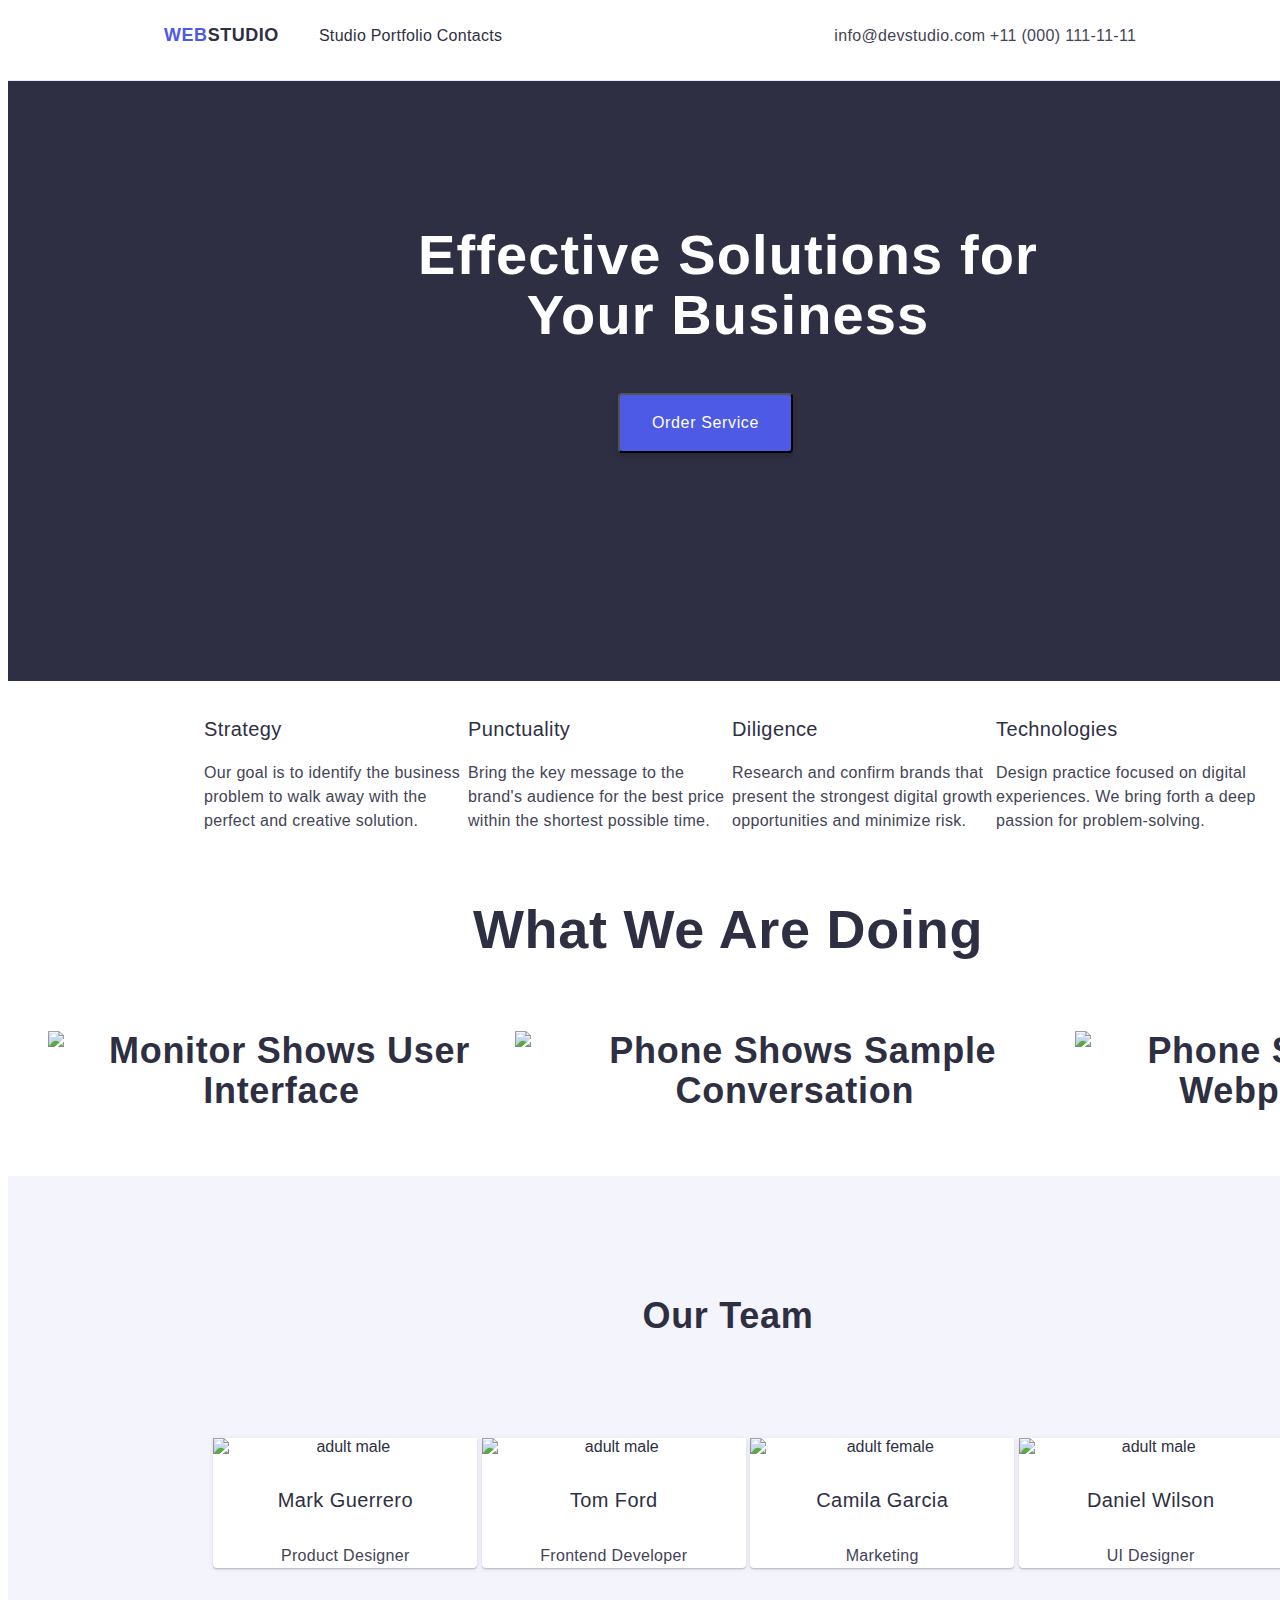
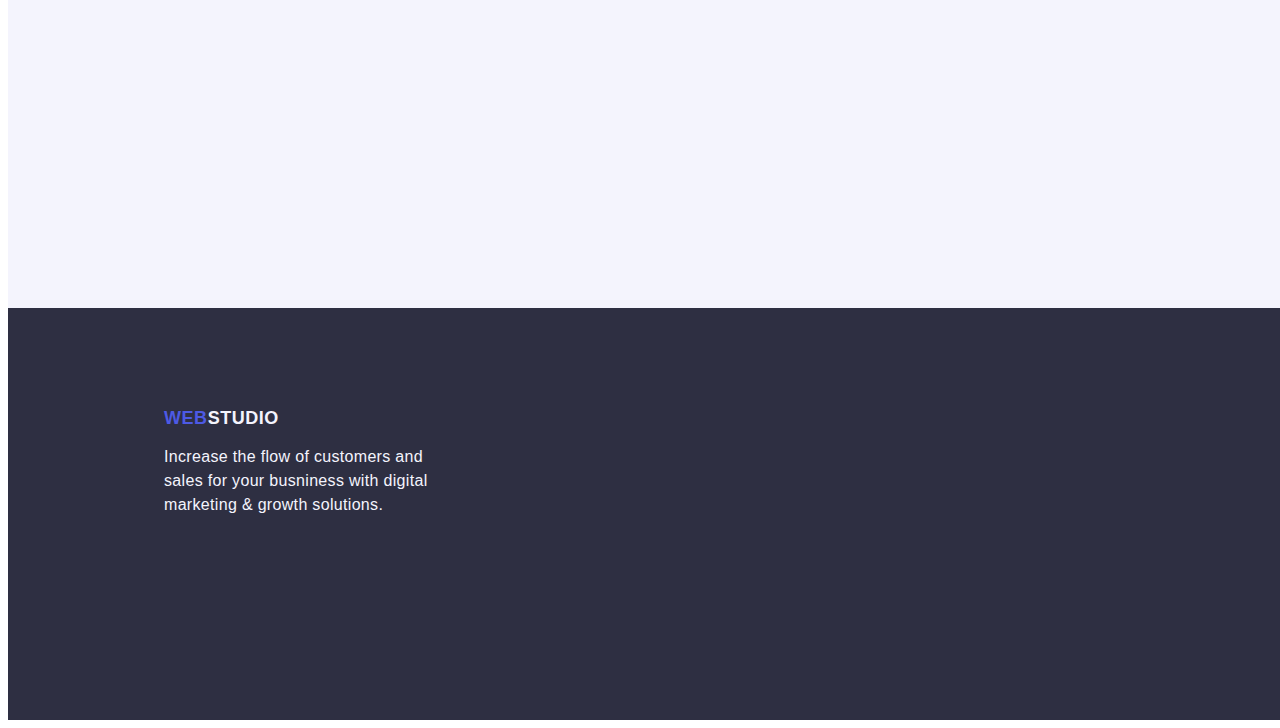
==== index.html @ f94a3ad4 "class rename" ====
<!DOCTYPE html>
<html lang="en">

<head>
    <meta charset="UTF-8">
    <meta name="viewport" content="width=device-width, initial-scale=1.0">
    <link rel="stylesheet" href="./css/styles.css" />
    <link rel="preconnect" href="https://fonts.googleapis.com">
    <link rel="preconnect" href="https://fonts.gstatic.com" crossorigin>
    <link href="https://fonts.googleapis.com/css2?family=Raleway:wght@800&family=Roboto:wght@400;500;700;900&display=swap">
    <title>Studio</title>
</head>

<body>
    <!-----------------HEADER----------------->
    <header class="header">
        <a class="logo" href="/webstudio"><span>WEB</span>STUDIO</a>
        <nav class="company nav">
             <ul class = "nav-list">
                <li class="nav-list-item">
                    <a class="nav-list-item-link" href="index.html">Studio</a>
                </li>
                <li class="nav-list-item">
                    <a class="nav-list-item-link" href="portfolio.html">Portfolio</a>
                </li>
                <li class="nav-list-item">
                    <a class="nav-list-item-link" href="/contacts">Contacts</a>
                </li>
            </ul>
        </nav>
        <address class="company address">
            <a href="mailto:info@devstudio.com" class="address-link">info@devstudio.com</a>
            <a href="tel:+11(000)111-11-11" class="address-link">+11 (000) 111-11-11</a>
        </address>
    </header>

    <!-----------------MAIN CONTENT----------------->
    <main>
        <section class="board">
            <h1 class="board-heading">Effective Solutions for Your Business</h1>
            <button class="board-button order" type="button">Order Service</button>
        </section>

        <!-----------------COMPANY DESCRIPTIONS----------------->
        <section class="features">
            <h2 hidden="" class="features-heading">Feature</h2>
            <div class="features-content description">
                <ul class="features-content-list">
                    <li class="features-content-list-item">
                        <h3 class="features-content-list-item-heading">Strategy</h3>
                        <p class="features-content-list-item-paragraph">Our goal is to identify the business problem to walk away with the perfect and creative solution.</p>
                    </li>
                    <li class="features-content-list-item">
                        <h3 class="features-content-list-item-heading">Punctuality</h3>
                        <p class="features-content-list-item-paragraph">Bring the key message to the brand's audience for the best price within the shortest possible time.</p>
                    </li>
                    <li class="features-content-list-item">
                        <h3 class="features-content-list-item-heading">Diligence</h3>
                        <p class="features-content-list-item-paragraph">Research and confirm brands that present the strongest digital growth opportunities and minimize risk.</p>
                    </li>
                    <li class="features-content-list-item">
                        <h3 class="features-content-list-item-heading">Technologies</h3>
                        <p class="features-content-list-item-paragraph">Design practice focused on digital experiences. We bring forth a deep passion for problem-solving.</p>
                    </li>
                </ul>
            </div>
        </section>

        <!-----------------COMPANY ACTIVITIES----------------->
        <section class="activity">
            <h2 class="activity-heading">What We Are Doing</h2>
            <ul class="activity-list">
                <li class="activity-list-item">
                    <img src="images/activities/img-1.jpg" alt="monitor shows user interface" width="360p" class="activity-list-item-image">
                </li>
                <li class="activity-list-item">
                    <img src="images/activities/img-2.jpg" alt="phone shows sample conversation" width="360" class="activity-list-item-image">
                </li>
                <li class="activity-list-item">
                    <img src="images/activities/img-3.jpg" alt="phone shows webpage" width="360" class="activity-list-item-image">
                </li>
            </ul>
        </section>
        
        <!-----------------COMPANY TEAM MEMBER----------------->
        <section class="team">
            <h2 class="team-heading">Our Team</h2>
            <ul class="team-list">
                <li class="team-list-item card">
                    <img src="images/team/mark_guerrero.jpg" alt="adult male" width="264" class="team-list-item-image">
                    <h3 class="team-list-item-heading">Mark Guerrero</h3>
                    <p class="team-list-item-paragraph">Product Designer</p>
                </li>
                <li class="team-list-item card">
                    <img src="images/team/tom_ford.jpg" alt="adult male" width="264" class="team-list-item-image">
                    <h3 class="team-list-item-heading">Tom Ford</h3>
                    <p class="team-list-item-paragraph">Frontend Developer</p>
                </li>
                <li class="team-list-item card">
                    <img src="images/team/camila_garcia.jpg" alt="adult female" width="264" class="team-list-item-image">
                    <h3 class="team-list-item-heading">Camila Garcia</h3>
                    <p class="team-list-item-paragraph">Marketing</p>
                </li>
                <li class="team-list-item card">
                    <img src="images/team/daniel_wilson.jpg" alt="adult male" width="264" class="team-list-item-image">
                    <h3 class="team-list-item-heading">Daniel Wilson</h3>
                    <p class="team-list-item-paragraph">UI Designer</p>
                </li>
            </ul>
        </section>
    </main>

    <!-----------------FOOTER----------------->
    <footer class="footer">
        <a class="footer-link logo" href="/webstudio"><span>WEB</span>STUDIO</a>
        <p class="footer-paragraph">Increase the flow of customers and sales for your busniness with digital marketing & growth solutions.</p>
    </footer>
</body>
</html>
---- css/styles.css ----
a{
    text-decoration: none;
}

ul{
    list-style: none;
}

/*----------------- LOGO -----------------*/
.logo {
    font-family: 'Raleway', sans-serif;
    text-transform: uppercase;
    font-weight: 800;
    font-size: 18px;
    line-height: 1.167em;
    letter-spacing: 0.54px;
}

.logo span{
    color: var(--iris, #4D5AE5);
}

/*----------------- HEADER -----------------*/
header{
    background: var(--white, #FFF);
    border-bottom: 1px solid #E7E9FC;
    flex-direction: row;
    display: flex;
    align-items: baseline;
    width: 1440px;
    height: 72px;
    flex-shrink: 0;
}

header > .logo {
    color: var(--navyblue, #2E2F42); 
    padding-left: 156px;
}

.company a{
    font-family: 'Roboto', sans-serif;
    font-size: 16px;
    line-height: 1.5em;
    letter-spacing: 0.32px;
}

.company a:active, .company a:focus {
    color: var(--iris, #4D5AE5);
}

.nav a{
    color: var(--navyblue, #2E2F42);
    font-weight: 500;
}

.nav li{
    display: inline-block;
}

.address{
    padding-left: 332px;
}

.address a{
    color: var(--slate, #434455);
    font-style: normal;
}

/*----------------- FOOTER -----------------*/
footer {
    background: var(--navyblue, #2E2F42);
    width: 1284px;    
    height: 312px;
    flex-shrink: 0;
    padding: 100px 0px 0px 156px;
}

footer > .logo {
    color: var(--cloud, #F4F4FD);
}

footer > p{
    color: var(--cloud, #F4F4FD);
    font-family: 'Roboto', sans-serif;
    font-size: 16px;
    line-height: 1.5em;
    letter-spacing: 0.32px;
    width: 264px;
}

/*----------------- THE BODY -----------------*/
body{

    /*------------ PALETTE ---------------*/
    --navyblue: #2E2F42;
    --ocean: #404BBF;
    --slate: #434455;
    --iris: #4D5AE5;
    --cloud: #F4F4FD;
    --white: #FFF;

    /*------------ DEFAULTS ---------------*/
    color: var(--navyblue, #2E2F42);
    font-family: 'Roboto', sans-serif;
    width: 1440px;
}

/*----------------- STUDIO PAGE -----------------*/
.board{
    background: var(--navyblue, #2E2F42);
    height: 600px;
    flex-shrink: 0;
}

.board h1{
    color: var(--white, #FFF);
    text-align: center;
    font-weight: 700;
    font-size: 56px;
    line-height: 1.07em;
    letter-spacing: 1.12px;
    padding-top: 10%;
    margin: 0px 400px 0px 400px;
}

.board .order{
    /*BUTTON ICON*/
    background: var(--iris, #4D5AE5);
    align-items: flex-start;
    display: inline-flex;
    padding: 16px 32px;
    gap: 10px;
    border-radius: 4px;
    box-shadow: 0px 4px 4px 0px rgba(0, 0, 0, 0.15);
    margin: 48px 0px 0px 610px;

    /*BUTTON TEXT*/
    color: var(--white, #FFF);
    font-weight: 500;
    font-size: 16px;
    line-height: 1.5em;
    letter-spacing: 0.64px;
}

.board .order:hover{
    cursor: pointer;
}

.board .order:active, .board .order:focus {
    color: var(--iris, #4D5AE5);
    background: var(--white, #FFF);
}

.description{
    padding-left: 156px;
}

.description ul{
    line-height: 24px;
    display: inline-flex;
}

.description h3{
    font-weight: 500;
    font-size: 20px;
    letter-spacing: 0.4px;
}

.description p{
    color: var(--slate, #434455);
    font-size: 16px;
    letter-spacing: 0.32px;
    width: 264px;
}

.activity{
    text-align: center;
    text-transform: capitalize;
    font-weight: 700;
    font-size: 36px;
    line-height: 1.11em;
    letter-spacing: 0.72px;
}

.activity ul{
    display: inline-flex;
}

.team{
    background-color: var(--cloud, #F4F4FD);
    text-align: center; 
    height: 732px;
    flex-shrink: 0;
}

.team h2{
    text-transform: capitalize;
    font-weight: 700;
    font-size: 36px;
    line-height: 1.11em;
    letter-spacing: 0.72px;
    padding: 120px 0 72px 0;
}

.team h3{
    font-weight: 500;
    font-size: 20px;
    line-height: 1.2em;
    letter-spacing: 0.4px;
    margin: 0px 0px 0px 0px;
    padding-top: -15%;
}

.team p{
    color: var(--slate, #434455);
    font-size: 16px;
    line-height: 1.5em;
    letter-spacing: 0.32px;
    margin: 0px 0px 0px 0px;
}

.team .card {
    background: var(--white, #FFF);
    display: inline-flex;
    padding-bottom: 0px;
    flex-direction: column;
    justify-content: center;
    align-items: center;
    gap: 32px;
    border-radius: 0px 0px 4px 4px;
    box-shadow: 0px 2px 1px 0px rgba(46, 47, 66, 0.08), 0px 1px 1px 0px rgba(46, 47, 66, 0.16), 0px 1px 6px 0px rgba(46, 47, 66, 0.08);
}

/*----------------- PORTFOLIO PAGE -----------------*/
.filter ul{
    align-items: center;
    justify-content: center;
    display: flex;
}

.buttons{   
    background: var(--cloud, #F4F4FD);
    border: 1px solid #E7E9FC;
    border-radius: 4px;
    padding: 12px 24px;

    /* Button Text */
    color: var(--iris, #4D5AE5);
    font-weight: 500;
    font-size: 16px;
    line-height: 1.5em;
    letter-spacing: 0.64px;
    text-align: center;
}

.buttons:hover{
    cursor: pointer;
}

.buttons:active, .buttons:focus{
    background: var(--ocean, #404BBF);
    border-radius: 4px;
    box-shadow: 0px 2px 2px 0px rgba(0, 0, 0, 0.12), 0px 2px 1px 0px rgba(0, 0, 0, 0.08), 0px 3px 1px 0px rgba(0, 0, 0, 0.10);

    /* Button Text */
    color: var(--white,#FFF);
    text-align: center;
    font-weight: 500;
    font-size: 16px;
    line-height: 1.5em;
    letter-spacing: 0.64px;
}

.project ul{
    padding-left: 156px;
}

.project ul> .gallery{
    background: var(--white, #FFF);
    border: 1px solid#E7E9FC;
    width: 360px;
    height: 420px;
    display: inline-block;
    flex-direction: column;
    align-items: flex-start;
    gap: 32px;
    flex-shrink: 0;
}
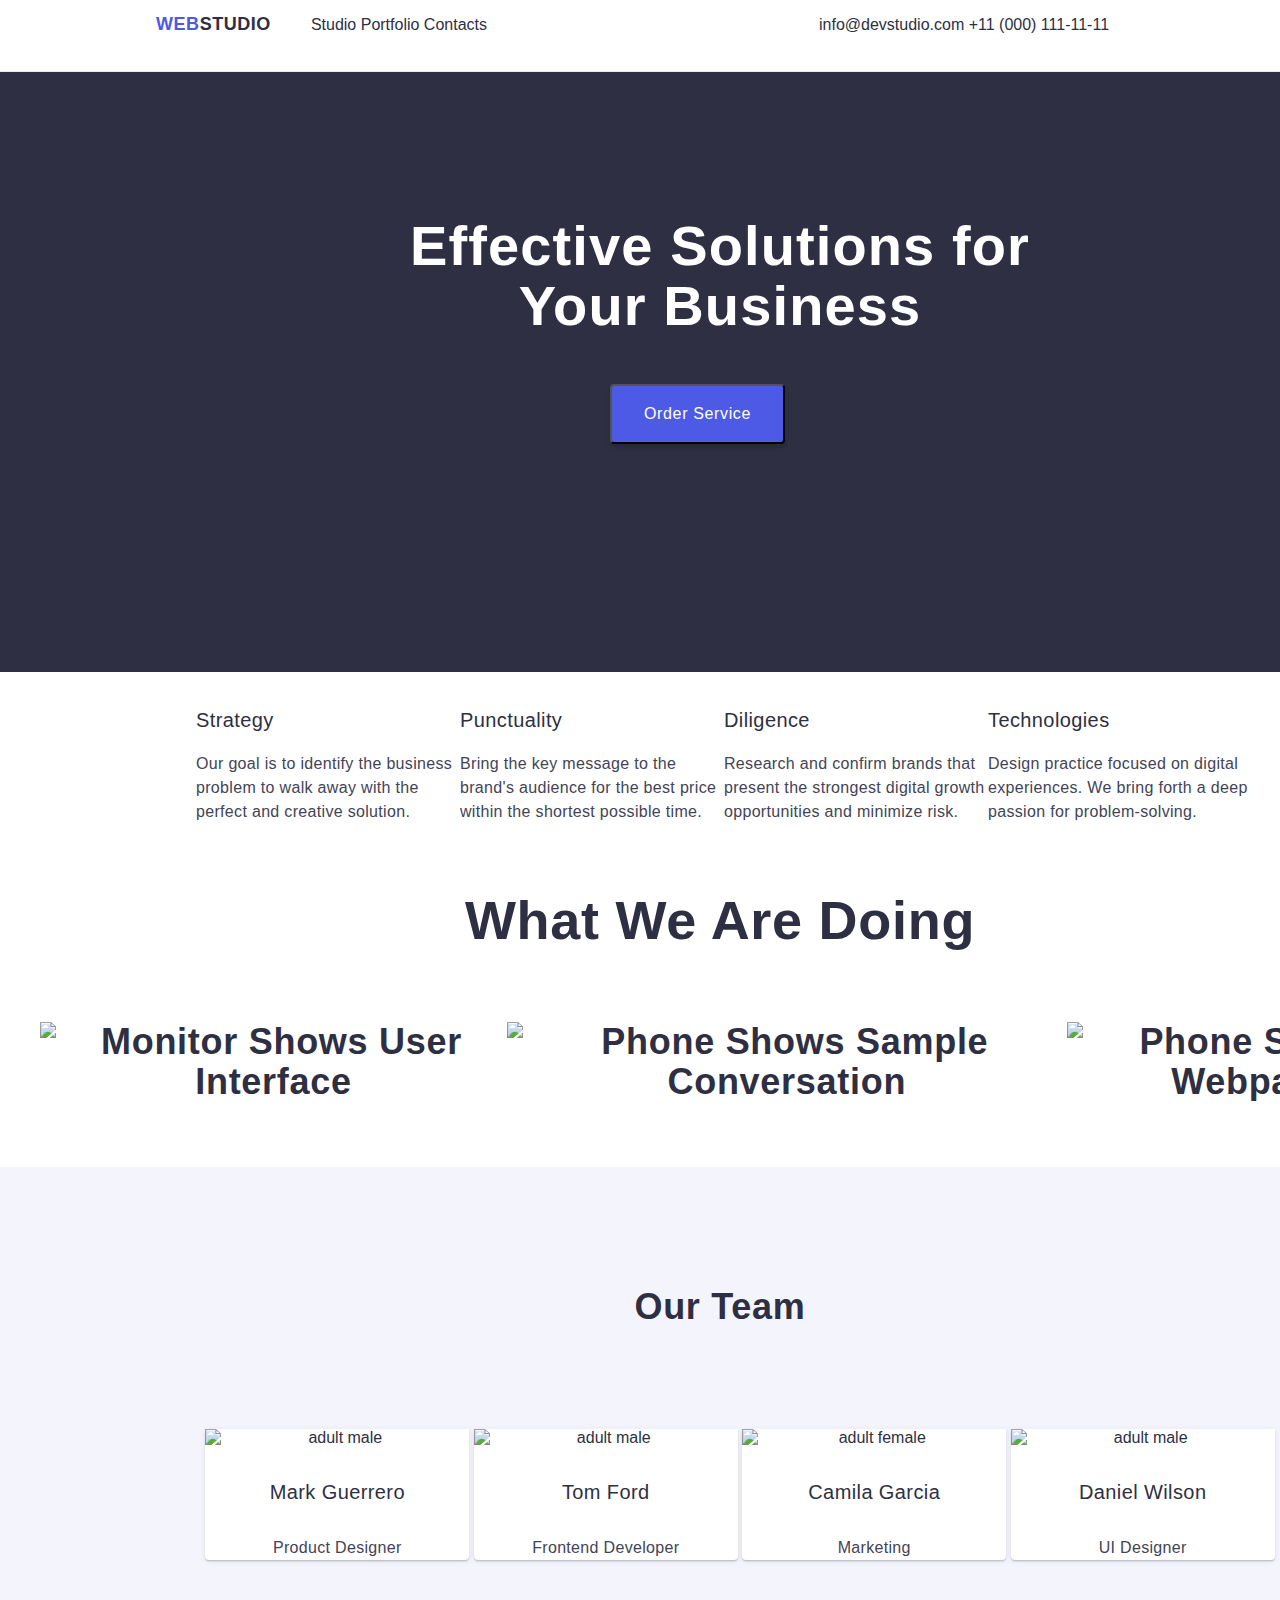
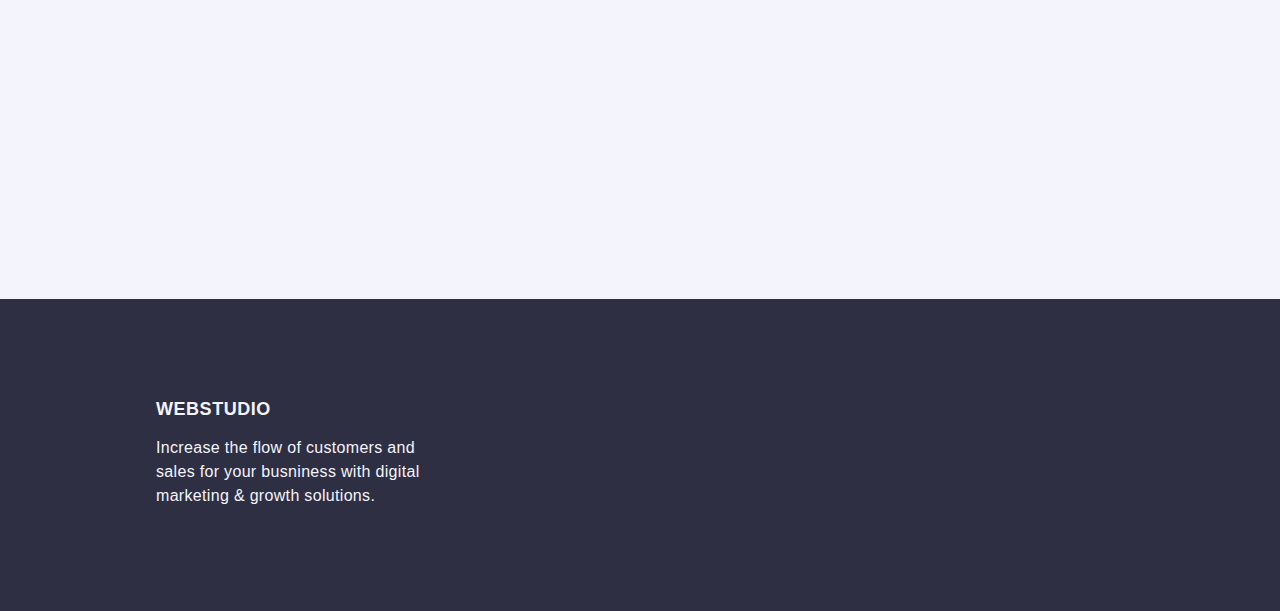
==== commit cb0e3f77: "renaming class + css" ====
--- a/index.html
+++ b/index.html
@@ -4,6 +4,7 @@
 <head>
     <meta charset="UTF-8">
     <meta name="viewport" content="width=device-width, initial-scale=1.0">
+    <link rel="stylesheet" href="https://cdnjs.cloudflare.com/ajax/libs/modern-normalize/1.0.0/modern-normalize.min.css" />
     <link rel="stylesheet" href="./css/styles.css" />
     <link rel="preconnect" href="https://fonts.googleapis.com">
     <link rel="preconnect" href="https://fonts.gstatic.com" crossorigin>
@@ -14,23 +15,23 @@
 <body>
     <!-----------------HEADER----------------->
     <header class="header">
-        <a class="logo" href="/webstudio"><span>WEB</span>STUDIO</a>
-        <nav class="company nav">
-             <ul class = "nav-list">
+        <a class="header-link logo" href="/webstudio"><span>WEB</span>STUDIO</a>
+        <nav class="nav company">
+            <ul class="nav-list">
                 <li class="nav-list-item">
-                    <a class="nav-list-item-link" href="index.html">Studio</a>
+                    <a class="nav-list-item-link compamy-link" href="index.html">Studio</a>
                 </li>
                 <li class="nav-list-item">
-                    <a class="nav-list-item-link" href="portfolio.html">Portfolio</a>
+                    <a class="nav-list-item-link compamy-link" href="portfolio.html">Portfolio</a>
                 </li>
                 <li class="nav-list-item">
-                    <a class="nav-list-item-link" href="/contacts">Contacts</a>
+                    <a class="nav-list-item-link compamy-link" href="/contacts">Contacts</a>
                 </li>
             </ul>
         </nav>
         <address class="company address">
-            <a href="mailto:info@devstudio.com" class="address-link">info@devstudio.com</a>
-            <a href="tel:+11(000)111-11-11" class="address-link">+11 (000) 111-11-11</a>
+            <a href="mailto:info@devstudio.com" class="address-link compamy-link">info@devstudio.com</a>
+            <a href="tel:+11(000)111-11-11" class="address-link compamy-link">+11 (000) 111-11-11</a>
         </address>
     </header>
 
@@ -38,29 +39,33 @@
     <main>
         <section class="board">
             <h1 class="board-heading">Effective Solutions for Your Business</h1>
-            <button class="board-button order" type="button">Order Service</button>
+            <button class="board-button" type="button">Order Service</button>
         </section>
 
         <!-----------------COMPANY DESCRIPTIONS----------------->
         <section class="features">
             <h2 hidden="" class="features-heading">Feature</h2>
-            <div class="features-content description">
+            <div class="features-content">
                 <ul class="features-content-list">
                     <li class="features-content-list-item">
                         <h3 class="features-content-list-item-heading">Strategy</h3>
-                        <p class="features-content-list-item-paragraph">Our goal is to identify the business problem to walk away with the perfect and creative solution.</p>
+                        <p class="features-content-list-item-paragraph">Our goal is to identify the business problem to
+                            walk away with the perfect and creative solution.</p>
                     </li>
                     <li class="features-content-list-item">
                         <h3 class="features-content-list-item-heading">Punctuality</h3>
-                        <p class="features-content-list-item-paragraph">Bring the key message to the brand's audience for the best price within the shortest possible time.</p>
+                        <p class="features-content-list-item-paragraph">Bring the key message to the brand's audience
+                            for the best price within the shortest possible time.</p>
                     </li>
                     <li class="features-content-list-item">
                         <h3 class="features-content-list-item-heading">Diligence</h3>
-                        <p class="features-content-list-item-paragraph">Research and confirm brands that present the strongest digital growth opportunities and minimize risk.</p>
+                        <p class="features-content-list-item-paragraph">Research and confirm brands that present the
+                            strongest digital growth opportunities and minimize risk.</p>
                     </li>
                     <li class="features-content-list-item">
                         <h3 class="features-content-list-item-heading">Technologies</h3>
-                        <p class="features-content-list-item-paragraph">Design practice focused on digital experiences. We bring forth a deep passion for problem-solving.</p>
+                        <p class="features-content-list-item-paragraph">Design practice focused on digital experiences.
+                            We bring forth a deep passion for problem-solving.</p>
                     </li>
                 </ul>
             </div>
@@ -71,37 +76,41 @@
             <h2 class="activity-heading">What We Are Doing</h2>
             <ul class="activity-list">
                 <li class="activity-list-item">
-                    <img src="images/activities/img-1.jpg" alt="monitor shows user interface" width="360p" class="activity-list-item-image">
+                    <img src="images/activities/img-1.jpg" alt="monitor shows user interface" width="360p"
+                        class="activity-list-item-image">
                 </li>
                 <li class="activity-list-item">
-                    <img src="images/activities/img-2.jpg" alt="phone shows sample conversation" width="360" class="activity-list-item-image">
+                    <img src="images/activities/img-2.jpg" alt="phone shows sample conversation" width="360"
+                        class="activity-list-item-image">
                 </li>
                 <li class="activity-list-item">
-                    <img src="images/activities/img-3.jpg" alt="phone shows webpage" width="360" class="activity-list-item-image">
+                    <img src="images/activities/img-3.jpg" alt="phone shows webpage" width="360"
+                        class="activity-list-item-image">
                 </li>
             </ul>
         </section>
-        
+
         <!-----------------COMPANY TEAM MEMBER----------------->
         <section class="team">
             <h2 class="team-heading">Our Team</h2>
             <ul class="team-list">
-                <li class="team-list-item card">
+                <li class="team-list-item">
                     <img src="images/team/mark_guerrero.jpg" alt="adult male" width="264" class="team-list-item-image">
                     <h3 class="team-list-item-heading">Mark Guerrero</h3>
                     <p class="team-list-item-paragraph">Product Designer</p>
                 </li>
-                <li class="team-list-item card">
+                <li class="team-list-item">
                     <img src="images/team/tom_ford.jpg" alt="adult male" width="264" class="team-list-item-image">
                     <h3 class="team-list-item-heading">Tom Ford</h3>
                     <p class="team-list-item-paragraph">Frontend Developer</p>
                 </li>
-                <li class="team-list-item card">
-                    <img src="images/team/camila_garcia.jpg" alt="adult female" width="264" class="team-list-item-image">
+                <li class="team-list-item">
+                    <img src="images/team/camila_garcia.jpg" alt="adult female" width="264"
+                        class="team-list-item-image">
                     <h3 class="team-list-item-heading">Camila Garcia</h3>
                     <p class="team-list-item-paragraph">Marketing</p>
                 </li>
-                <li class="team-list-item card">
+                <li class="team-list-item">
                     <img src="images/team/daniel_wilson.jpg" alt="adult male" width="264" class="team-list-item-image">
                     <h3 class="team-list-item-heading">Daniel Wilson</h3>
                     <p class="team-list-item-paragraph">UI Designer</p>
@@ -112,8 +121,9 @@
 
     <!-----------------FOOTER----------------->
     <footer class="footer">
-        <a class="footer-link logo" href="/webstudio"><span>WEB</span>STUDIO</a>
-        <p class="footer-paragraph">Increase the flow of customers and sales for your busniness with digital marketing & growth solutions.</p>
+        <a class="footer-link logo" href="/webstudio"><span">WEB</span>STUDIO</a>
+        <p class="footer-paragraph">Increase the flow of customers and sales for your busniness with digital marketing &
+            growth solutions.</p>
     </footer>
 </body>
-</html>
+</html>--- a/css/styles.css
+++ b/css/styles.css
@@ -21,7 +21,7 @@
 }
 
 /*----------------- HEADER -----------------*/
-header{
+.header{
     background: var(--white, #FFF);
     border-bottom: 1px solid #E7E9FC;
     flex-direction: row;
@@ -30,30 +30,30 @@
     width: 1440px;
     height: 72px;
     flex-shrink: 0;
-}
-
-header > .logo {
+    padding: 0px 0px 0px 156px;
+}
+
+.header a{
     color: var(--navyblue, #2E2F42); 
-    padding-left: 156px;
-}
-
-.company a{
+}
+
+.company-link{
     font-family: 'Roboto', sans-serif;
     font-size: 16px;
     line-height: 1.5em;
     letter-spacing: 0.32px;
 }
 
-.company a:active, .company a:focus {
-    color: var(--iris, #4D5AE5);
-}
-
-.nav a{
+.company-link:active, .company-link:focus {
+    color: var(--iris, #4D5AE5);
+}
+
+.nav-list-item-link{
     color: var(--navyblue, #2E2F42);
     font-weight: 500;
 }
 
-.nav li{
+.nav-list-item{
     display: inline-block;
 }
 
@@ -61,13 +61,13 @@
     padding-left: 332px;
 }
 
-.address a{
+.address-link{
     color: var(--slate, #434455);
     font-style: normal;
 }
 
 /*----------------- FOOTER -----------------*/
-footer {
+.footer{
     background: var(--navyblue, #2E2F42);
     width: 1284px;    
     height: 312px;
@@ -75,11 +75,11 @@
     padding: 100px 0px 0px 156px;
 }
 
-footer > .logo {
+.footer-link{
     color: var(--cloud, #F4F4FD);
 }
 
-footer > p{
+.footer-paragraph{
     color: var(--cloud, #F4F4FD);
     font-family: 'Roboto', sans-serif;
     font-size: 16px;
@@ -112,7 +112,7 @@
     flex-shrink: 0;
 }
 
-.board h1{
+.board-heading{
     color: var(--white, #FFF);
     text-align: center;
     font-weight: 700;
@@ -123,7 +123,7 @@
     margin: 0px 400px 0px 400px;
 }
 
-.board .order{
+.board-button{
     /*BUTTON ICON*/
     background: var(--iris, #4D5AE5);
     align-items: flex-start;
@@ -142,31 +142,31 @@
     letter-spacing: 0.64px;
 }
 
-.board .order:hover{
+.board-button:hover{
     cursor: pointer;
 }
 
-.board .order:active, .board .order:focus {
-    color: var(--iris, #4D5AE5);
-    background: var(--white, #FFF);
-}
-
-.description{
+.board-button:active, .board-button:focus {
+    color: var(--iris, #4D5AE5);
+    background: var(--white, #FFF);
+}
+
+.features-content{
     padding-left: 156px;
 }
 
-.description ul{
+.features-content-list{
     line-height: 24px;
     display: inline-flex;
 }
 
-.description h3{
+.features-content-list-item-heading{
     font-weight: 500;
     font-size: 20px;
     letter-spacing: 0.4px;
 }
 
-.description p{
+.features-content-list-item-paragraph{
     color: var(--slate, #434455);
     font-size: 16px;
     letter-spacing: 0.32px;
@@ -182,7 +182,7 @@
     letter-spacing: 0.72px;
 }
 
-.activity ul{
+.activity-list{
     display: inline-flex;
 }
 
@@ -193,7 +193,7 @@
     flex-shrink: 0;
 }
 
-.team h2{
+.team-heading{
     text-transform: capitalize;
     font-weight: 700;
     font-size: 36px;
@@ -202,7 +202,7 @@
     padding: 120px 0 72px 0;
 }
 
-.team h3{
+.team-list-item-heading{
     font-weight: 500;
     font-size: 20px;
     line-height: 1.2em;
@@ -211,7 +211,7 @@
     padding-top: -15%;
 }
 
-.team p{
+.team-list-item-paragraph{
     color: var(--slate, #434455);
     font-size: 16px;
     line-height: 1.5em;
@@ -219,7 +219,7 @@
     margin: 0px 0px 0px 0px;
 }
 
-.team .card {
+.team-list-item {
     background: var(--white, #FFF);
     display: inline-flex;
     padding-bottom: 0px;
@@ -232,13 +232,13 @@
 }
 
 /*----------------- PORTFOLIO PAGE -----------------*/
-.filter ul{
+.filter-list{
     align-items: center;
     justify-content: center;
     display: flex;
 }
 
-.buttons{   
+.filter-list-item-button{   
     background: var(--cloud, #F4F4FD);
     border: 1px solid #E7E9FC;
     border-radius: 4px;
@@ -253,11 +253,11 @@
     text-align: center;
 }
 
-.buttons:hover{
+.filter-list-item-button:hover{
     cursor: pointer;
 }
 
-.buttons:active, .buttons:focus{
+.filter-list-item-button:active, .filter-list-item-button:focus{
     background: var(--ocean, #404BBF);
     border-radius: 4px;
     box-shadow: 0px 2px 2px 0px rgba(0, 0, 0, 0.12), 0px 2px 1px 0px rgba(0, 0, 0, 0.08), 0px 3px 1px 0px rgba(0, 0, 0, 0.10);
@@ -271,11 +271,11 @@
     letter-spacing: 0.64px;
 }
 
-.project ul{
+.project-list{
     padding-left: 156px;
 }
 
-.project ul> .gallery{
+.project-list-item{
     background: var(--white, #FFF);
     border: 1px solid#E7E9FC;
     width: 360px;
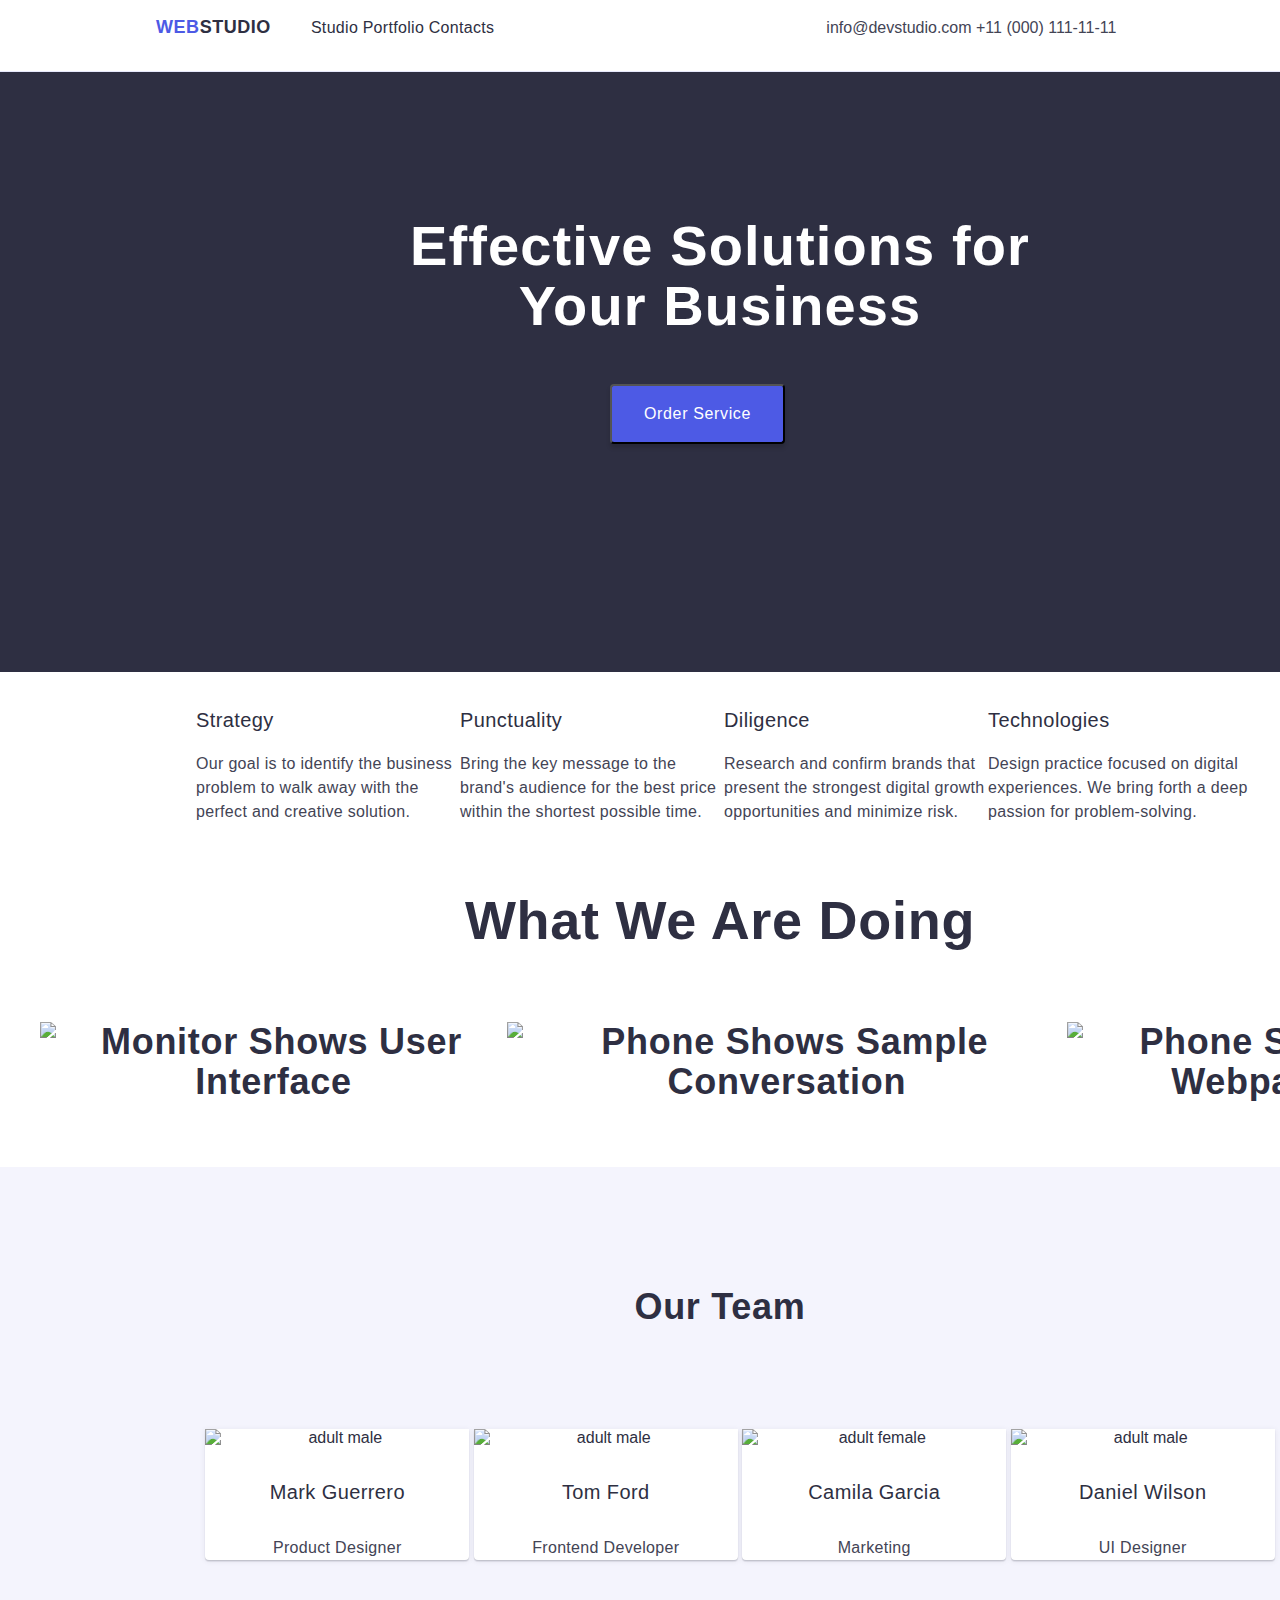
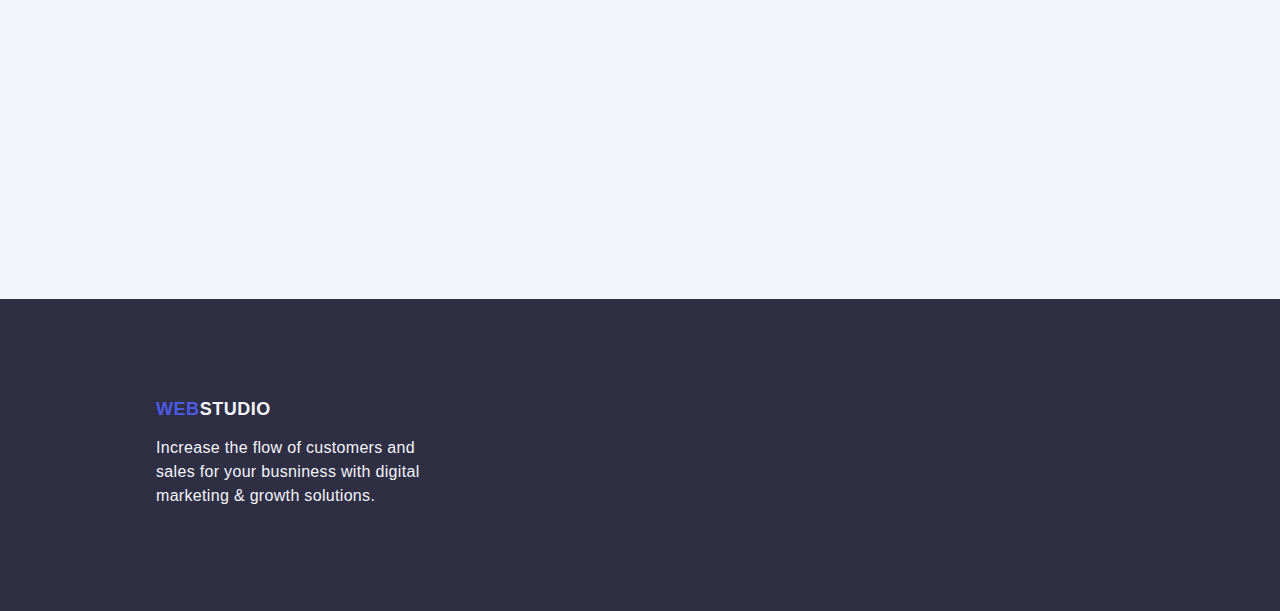
==== commit 169ca394: "header & footer rename" ====
--- a/index.html
+++ b/index.html
@@ -16,7 +16,7 @@
     <!-----------------HEADER----------------->
     <header class="header">
         <a class="header-link logo" href="/webstudio"><span>WEB</span>STUDIO</a>
-        <nav class="nav company">
+        <nav class="nav">
             <ul class="nav-list">
                 <li class="nav-list-item">
                     <a class="nav-list-item-link compamy-link" href="index.html">Studio</a>
@@ -29,9 +29,9 @@
                 </li>
             </ul>
         </nav>
-        <address class="company address">
-            <a href="mailto:info@devstudio.com" class="address-link compamy-link">info@devstudio.com</a>
-            <a href="tel:+11(000)111-11-11" class="address-link compamy-link">+11 (000) 111-11-11</a>
+        <address class="address">
+            <a href="mailto:info@devstudio.com" class="address-link">info@devstudio.com</a>
+            <a href="tel:+11(000)111-11-11" class="address-link">+11 (000) 111-11-11</a>
         </address>
     </header>
 
@@ -121,7 +121,7 @@
 
     <!-----------------FOOTER----------------->
     <footer class="footer">
-        <a class="footer-link logo" href="/webstudio"><span">WEB</span>STUDIO</a>
+        <a class="footer-link logo" href="/webstudio"><span>WEB</span>STUDIO</a>
         <p class="footer-paragraph">Increase the flow of customers and sales for your busniness with digital marketing &
             growth solutions.</p>
     </footer>
--- a/css/styles.css
+++ b/css/styles.css
@@ -33,28 +33,26 @@
     padding: 0px 0px 0px 156px;
 }
 
-.header a{
+.header-link{
     color: var(--navyblue, #2E2F42); 
 }
 
-.company-link{
-    font-family: 'Roboto', sans-serif;
-    font-size: 16px;
-    line-height: 1.5em;
-    letter-spacing: 0.32px;
-}
-
-.company-link:active, .company-link:focus {
-    color: var(--iris, #4D5AE5);
+.nav-list-item {
+    display: inline-block;
 }
 
 .nav-list-item-link{
     color: var(--navyblue, #2E2F42);
     font-weight: 500;
-}
-
-.nav-list-item{
-    display: inline-block;
+    font-family: 'Roboto', sans-serif;
+    font-size: 16px;
+    line-height: 1.5em;
+    letter-spacing: 0.32px;
+}
+
+.nav-list-item-link:active, 
+.nav-list-item-link:focus {
+    color: var(--iris, #4D5AE5);
 }
 
 .address{
@@ -66,10 +64,15 @@
     font-style: normal;
 }
 
+.address-link:active,
+.address-link:focus {
+    color: var(--iris, #4D5AE5);
+}
+
 /*----------------- FOOTER -----------------*/
 .footer{
     background: var(--navyblue, #2E2F42);
-    width: 1284px;    
+    width: 1440px;    
     height: 312px;
     flex-shrink: 0;
     padding: 100px 0px 0px 156px;
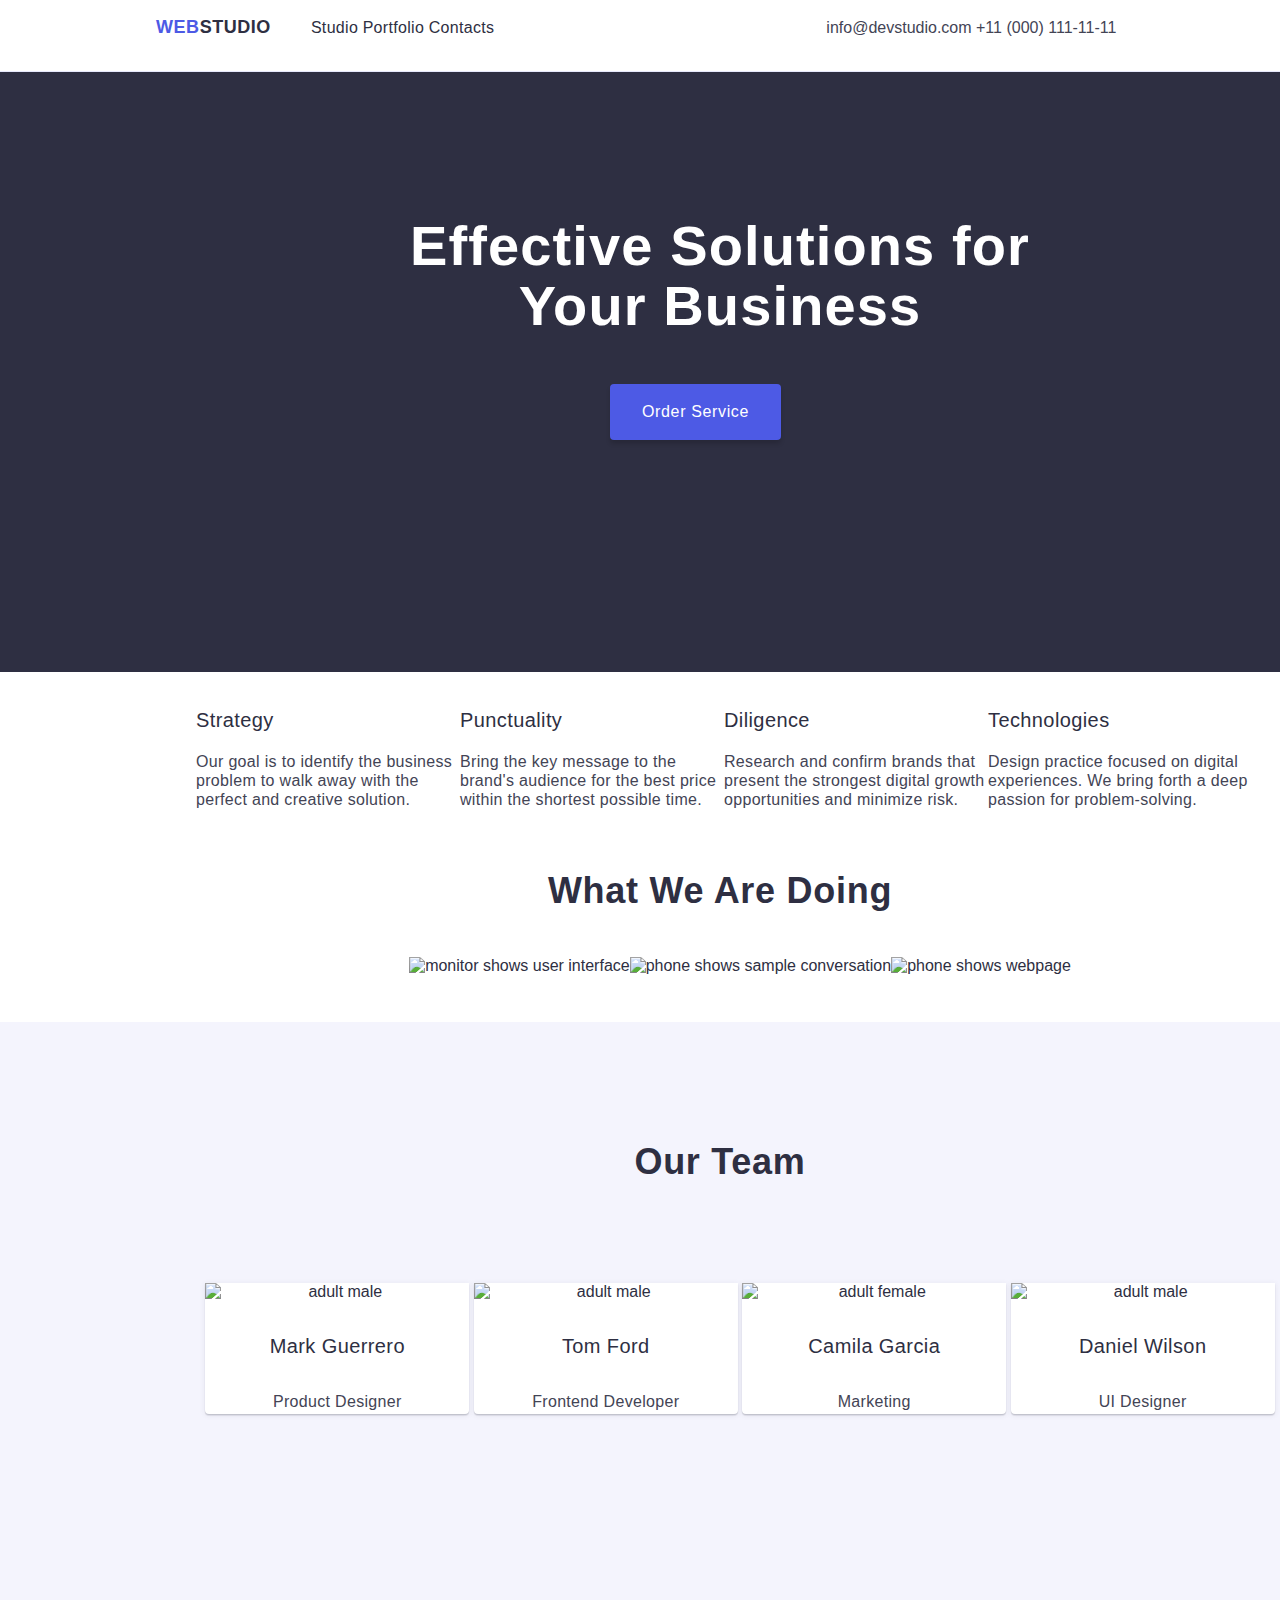
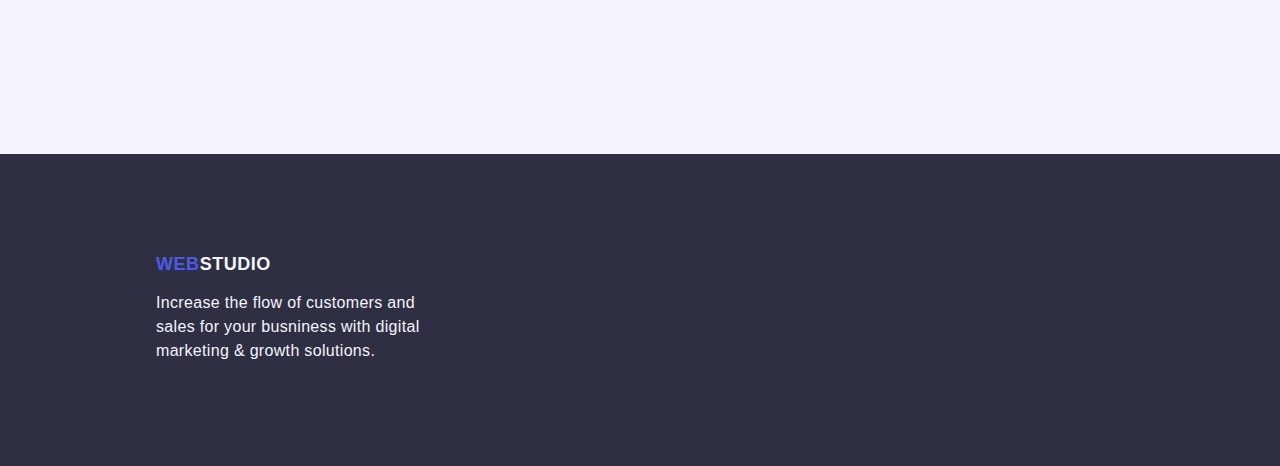
==== commit e259894a: "+(root & portfolio); -(fallback)" ====
--- a/index.html
+++ b/index.html
@@ -12,7 +12,7 @@
     <title>Studio</title>
 </head>
 
-<body>
+<body class="body">
     <!-----------------HEADER----------------->
     <header class="header">
         <a class="header-link logo" href="/webstudio"><span>WEB</span>STUDIO</a>
--- a/css/styles.css
+++ b/css/styles.css
@@ -1,3 +1,13 @@
+:root{
+    /*------------ PALETTE ---------------*/
+        --navyblue: #2E2F42;
+        --ocean: #404BBF;
+        --slate: #434455;
+        --iris: #4D5AE5;
+        --cloud: #F4F4FD;
+        --white: #FFF;
+}
+
 a{
     text-decoration: none;
 }
@@ -17,12 +27,12 @@
 }
 
 .logo span{
-    color: var(--iris, #4D5AE5);
+    color: var(--iris);
 }
 
 /*----------------- HEADER -----------------*/
 .header{
-    background: var(--white, #FFF);
+    background: var(--white);
     border-bottom: 1px solid #E7E9FC;
     flex-direction: row;
     display: flex;
@@ -34,7 +44,7 @@
 }
 
 .header-link{
-    color: var(--navyblue, #2E2F42); 
+    color: var(--navyblue); 
 }
 
 .nav-list-item {
@@ -42,7 +52,7 @@
 }
 
 .nav-list-item-link{
-    color: var(--navyblue, #2E2F42);
+    color: var(--navyblue);
     font-weight: 500;
     font-family: 'Roboto', sans-serif;
     font-size: 16px;
@@ -52,7 +62,7 @@
 
 .nav-list-item-link:active, 
 .nav-list-item-link:focus {
-    color: var(--iris, #4D5AE5);
+    color: var(--iris);
 }
 
 .address{
@@ -60,18 +70,18 @@
 }
 
 .address-link{
-    color: var(--slate, #434455);
+    color: var(--slate);
     font-style: normal;
 }
 
 .address-link:active,
 .address-link:focus {
-    color: var(--iris, #4D5AE5);
+    color: var(--iris);
 }
 
 /*----------------- FOOTER -----------------*/
 .footer{
-    background: var(--navyblue, #2E2F42);
+    background: var(--navyblue);
     width: 1440px;    
     height: 312px;
     flex-shrink: 0;
@@ -79,11 +89,11 @@
 }
 
 .footer-link{
-    color: var(--cloud, #F4F4FD);
+    color: var(--cloud);
 }
 
 .footer-paragraph{
-    color: var(--cloud, #F4F4FD);
+    color: var(--cloud);
     font-family: 'Roboto', sans-serif;
     font-size: 16px;
     line-height: 1.5em;
@@ -92,33 +102,23 @@
 }
 
 /*----------------- THE BODY -----------------*/
-body{
-
-    /*------------ PALETTE ---------------*/
-    --navyblue: #2E2F42;
-    --ocean: #404BBF;
-    --slate: #434455;
-    --iris: #4D5AE5;
-    --cloud: #F4F4FD;
-    --white: #FFF;
-
+.body{
     /*------------ DEFAULTS ---------------*/
-    color: var(--navyblue, #2E2F42);
+    color: var(--navyblue);
     font-family: 'Roboto', sans-serif;
     width: 1440px;
 }
 
 /*----------------- STUDIO PAGE -----------------*/
 .board{
-    background: var(--navyblue, #2E2F42);
+    background: var(--navyblue);
     height: 600px;
     flex-shrink: 0;
 }
 
 .board-heading{
-    color: var(--white, #FFF);
+    color: var(--white);
     text-align: center;
-    font-weight: 700;
     font-size: 56px;
     line-height: 1.07em;
     letter-spacing: 1.12px;
@@ -128,7 +128,7 @@
 
 .board-button{
     /*BUTTON ICON*/
-    background: var(--iris, #4D5AE5);
+    background: var(--iris);
     align-items: flex-start;
     display: inline-flex;
     padding: 16px 32px;
@@ -138,11 +138,12 @@
     margin: 48px 0px 0px 610px;
 
     /*BUTTON TEXT*/
-    color: var(--white, #FFF);
+    color: var(--white);
     font-weight: 500;
     font-size: 16px;
     line-height: 1.5em;
     letter-spacing: 0.64px;
+    border: unset;
 }
 
 .board-button:hover{
@@ -150,8 +151,8 @@
 }
 
 .board-button:active, .board-button:focus {
-    color: var(--iris, #4D5AE5);
-    background: var(--white, #FFF);
+    color: var(--iris);
+    background: var(--white);
 }
 
 .features-content{
@@ -167,22 +168,26 @@
     font-weight: 500;
     font-size: 20px;
     letter-spacing: 0.4px;
+    line-height: 1.2em;
 }
 
 .features-content-list-item-paragraph{
-    color: var(--slate, #434455);
-    font-size: 16px;
-    letter-spacing: 0.32px;
+    color: var(--slate);
+    font-size: 16px;
+    letter-spacing: 0.32px;
+    line-height: 1.2em;
     width: 264px;
 }
 
 .activity{
     text-align: center;
-    text-transform: capitalize;
-    font-weight: 700;
+}
+
+.activity-heading{
     font-size: 36px;
     line-height: 1.11em;
     letter-spacing: 0.72px;
+    text-transform: capitalize;
 }
 
 .activity-list{
@@ -190,18 +195,17 @@
 }
 
 .team{
-    background-color: var(--cloud, #F4F4FD);
+    background-color: var(--cloud);
     text-align: center; 
     height: 732px;
     flex-shrink: 0;
 }
 
 .team-heading{
-    text-transform: capitalize;
-    font-weight: 700;
     font-size: 36px;
     line-height: 1.11em;
     letter-spacing: 0.72px;
+    text-transform: capitalize;
     padding: 120px 0 72px 0;
 }
 
@@ -211,11 +215,10 @@
     line-height: 1.2em;
     letter-spacing: 0.4px;
     margin: 0px 0px 0px 0px;
-    padding-top: -15%;
 }
 
 .team-list-item-paragraph{
-    color: var(--slate, #434455);
+    color: var(--slate);
     font-size: 16px;
     line-height: 1.5em;
     letter-spacing: 0.32px;
@@ -223,7 +226,7 @@
 }
 
 .team-list-item {
-    background: var(--white, #FFF);
+    background: var(--white);
     display: inline-flex;
     padding-bottom: 0px;
     flex-direction: column;
@@ -242,13 +245,13 @@
 }
 
 .filter-list-item-button{   
-    background: var(--cloud, #F4F4FD);
+    background: var(--cloud);
     border: 1px solid #E7E9FC;
     border-radius: 4px;
     padding: 12px 24px;
 
     /* Button Text */
-    color: var(--iris, #4D5AE5);
+    color: var(--iris);
     font-weight: 500;
     font-size: 16px;
     line-height: 1.5em;
@@ -261,12 +264,12 @@
 }
 
 .filter-list-item-button:active, .filter-list-item-button:focus{
-    background: var(--ocean, #404BBF);
+    background: var(--ocean);
     border-radius: 4px;
     box-shadow: 0px 2px 2px 0px rgba(0, 0, 0, 0.12), 0px 2px 1px 0px rgba(0, 0, 0, 0.08), 0px 3px 1px 0px rgba(0, 0, 0, 0.10);
 
     /* Button Text */
-    color: var(--white,#FFF);
+    color: var(--white);
     text-align: center;
     font-weight: 500;
     font-size: 16px;
@@ -279,7 +282,7 @@
 }
 
 .project-list-item{
-    background: var(--white, #FFF);
+    background: var(--white);
     border: 1px solid#E7E9FC;
     width: 360px;
     height: 420px;
@@ -290,5 +293,19 @@
     flex-shrink: 0;
 }
 
-
-
+.project-list-item-heading{
+    font-size: 20px;
+    font-weight: 500;
+    line-height: 1.2em;
+    letter-spacing: 0.4px;
+}
+
+.project-list-item-paragraph{
+    color: var(--slate, #434455);
+    font-size: 16px;
+    line-height: 1.5em;
+    letter-spacing: 0.32px;
+}
+
+
+
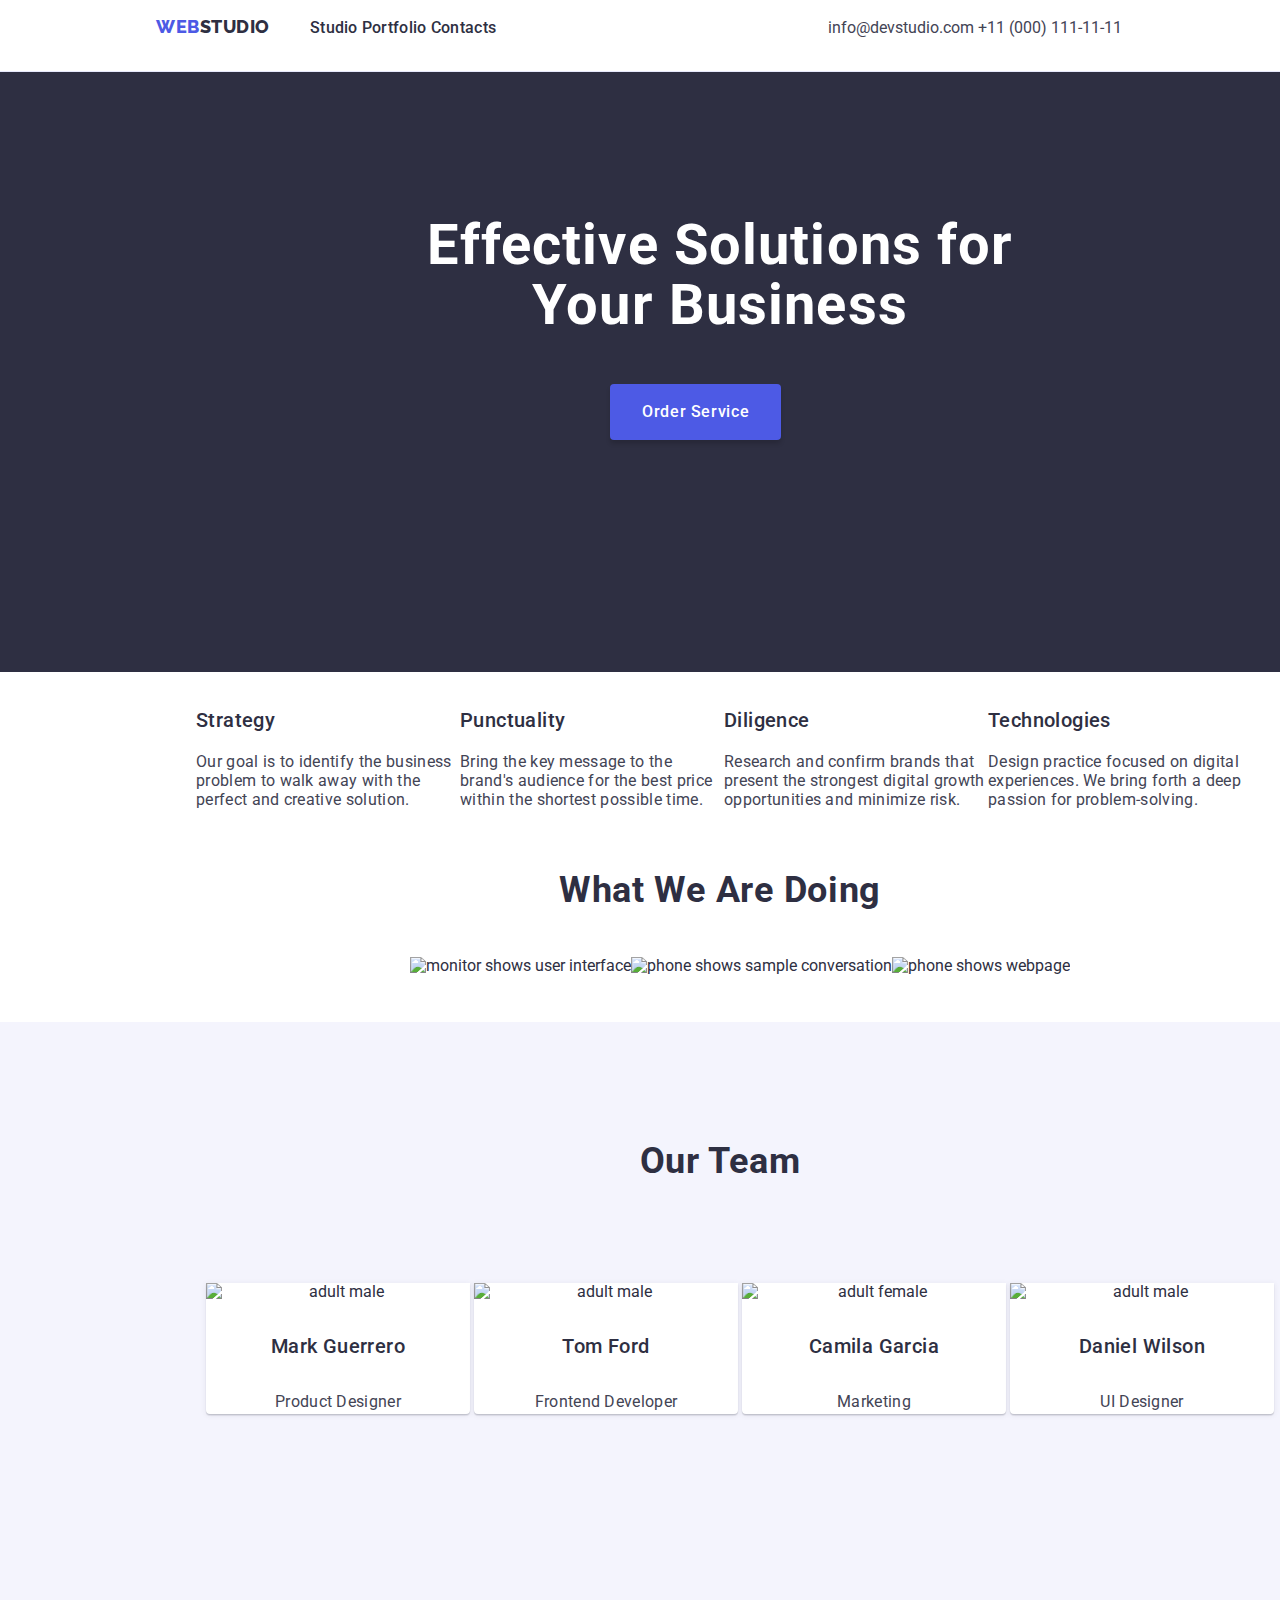
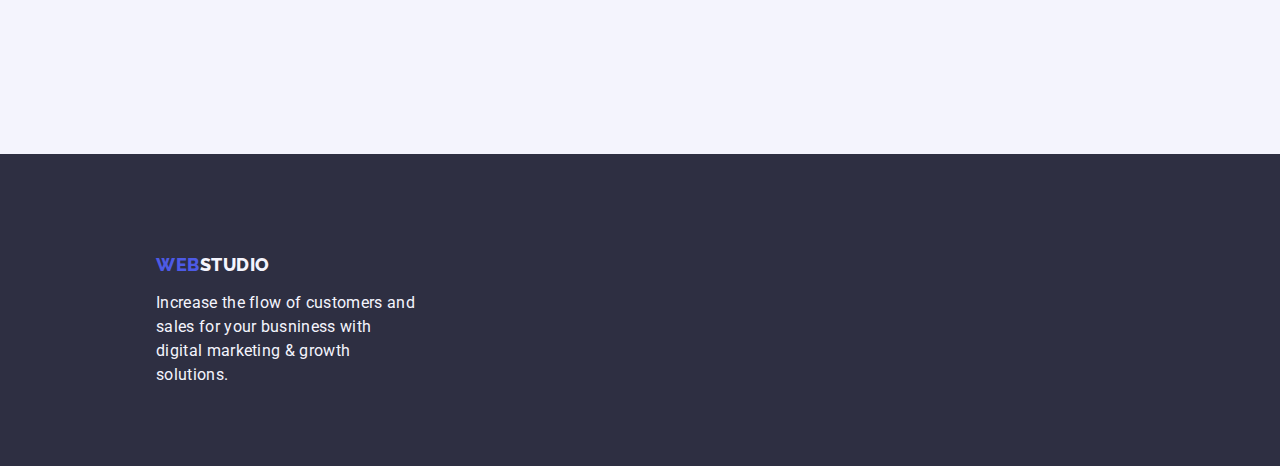
==== commit 9857ea4e: "+(hover) -(fallback) *(link: google font )" ====
--- a/index.html
+++ b/index.html
@@ -8,14 +8,15 @@
     <link rel="stylesheet" href="./css/styles.css" />
     <link rel="preconnect" href="https://fonts.googleapis.com">
     <link rel="preconnect" href="https://fonts.gstatic.com" crossorigin>
-    <link href="https://fonts.googleapis.com/css2?family=Raleway:wght@800&family=Roboto:wght@400;500;700;900&display=swap">
+    <link href="https://fonts.googleapis.com/css2?family=Raleway:wght@800&family=Roboto:wght@400;500;700&display=swap"
+    rel="stylesheet">
     <title>Studio</title>
 </head>
 
 <body class="body">
     <!-----------------HEADER----------------->
     <header class="header">
-        <a class="header-link logo" href="/webstudio"><span>WEB</span>STUDIO</a>
+        <a class="header-link logo" href="index.html"><span>WEB</span>STUDIO</a>
         <nav class="nav">
             <ul class="nav-list">
                 <li class="nav-list-item">
@@ -121,7 +122,7 @@
 
     <!-----------------FOOTER----------------->
     <footer class="footer">
-        <a class="footer-link logo" href="/webstudio"><span>WEB</span>STUDIO</a>
+        <a class="footer-link logo" href="index.html"><span>WEB</span>STUDIO</a>
         <p class="footer-paragraph">Increase the flow of customers and sales for your busniness with digital marketing &
             growth solutions.</p>
     </footer>
--- a/css/styles.css
+++ b/css/styles.css
@@ -4,6 +4,7 @@
         --ocean: #404BBF;
         --slate: #434455;
         --iris: #4D5AE5;
+        --cornflower: #E7E9FC;
         --cloud: #F4F4FD;
         --white: #FFF;
 }
@@ -60,7 +61,7 @@
     letter-spacing: 0.32px;
 }
 
-.nav-list-item-link:active, 
+.nav-list-item-link:hover, 
 .nav-list-item-link:focus {
     color: var(--iris);
 }
@@ -74,7 +75,7 @@
     font-style: normal;
 }
 
-.address-link:active,
+.address-link:hover,
 .address-link:focus {
     color: var(--iris);
 }
@@ -139,6 +140,7 @@
 
     /*BUTTON TEXT*/
     color: var(--white);
+    font-family: inherit;
     font-weight: 500;
     font-size: 16px;
     line-height: 1.5em;
@@ -148,11 +150,11 @@
 
 .board-button:hover{
     cursor: pointer;
-}
-
-.board-button:active, .board-button:focus {
-    color: var(--iris);
-    background: var(--white);
+    background: var(--ocean);
+}
+
+.board-button:active{
+    background: var(--ocean);
 }
 
 .features-content{
@@ -246,12 +248,13 @@
 
 .filter-list-item-button{   
     background: var(--cloud);
-    border: 1px solid #E7E9FC;
+    border: 1px solid var(--cornflower);
     border-radius: 4px;
     padding: 12px 24px;
 
     /* Button Text */
     color: var(--iris);
+    font-family: inherit;
     font-weight: 500;
     font-size: 16px;
     line-height: 1.5em;
@@ -261,13 +264,10 @@
 
 .filter-list-item-button:hover{
     cursor: pointer;
-}
-
-.filter-list-item-button:active, .filter-list-item-button:focus{
     background: var(--ocean);
-    border-radius: 4px;
+    border-color: var(--iris);
     box-shadow: 0px 2px 2px 0px rgba(0, 0, 0, 0.12), 0px 2px 1px 0px rgba(0, 0, 0, 0.08), 0px 3px 1px 0px rgba(0, 0, 0, 0.10);
-
+    
     /* Button Text */
     color: var(--white);
     text-align: center;
@@ -277,13 +277,17 @@
     letter-spacing: 0.64px;
 }
 
+.filter-list-item-button:focus{
+    background: var(--ocean);
+}
+
 .project-list{
     padding-left: 156px;
 }
 
 .project-list-item{
     background: var(--white);
-    border: 1px solid#E7E9FC;
+    border: 1px solid var(--cornflower);
     width: 360px;
     height: 420px;
     display: inline-block;
@@ -301,11 +305,11 @@
 }
 
 .project-list-item-paragraph{
-    color: var(--slate, #434455);
-    font-size: 16px;
-    line-height: 1.5em;
-    letter-spacing: 0.32px;
-}
-
-
-
+    color: var(--slate);
+    font-size: 16px;
+    line-height: 1.5em;
+    letter-spacing: 0.32px;
+}
+
+
+
